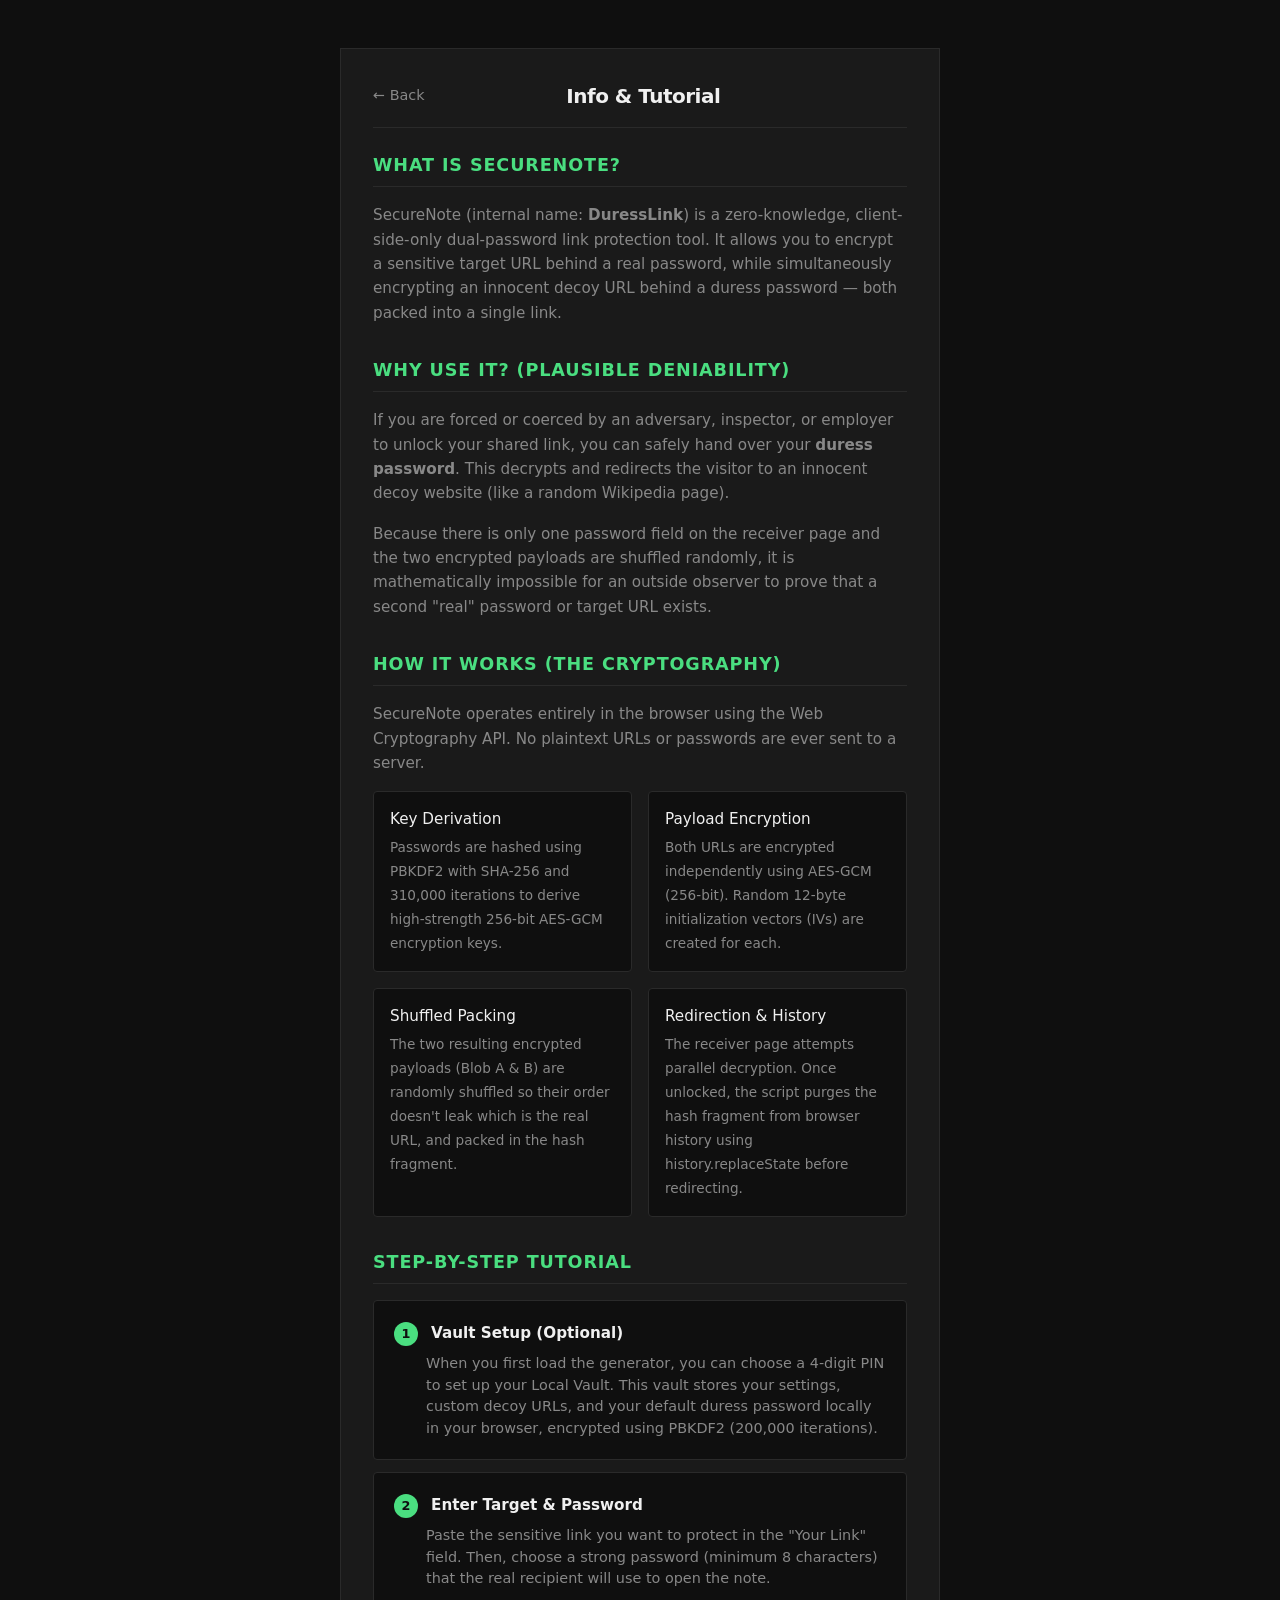
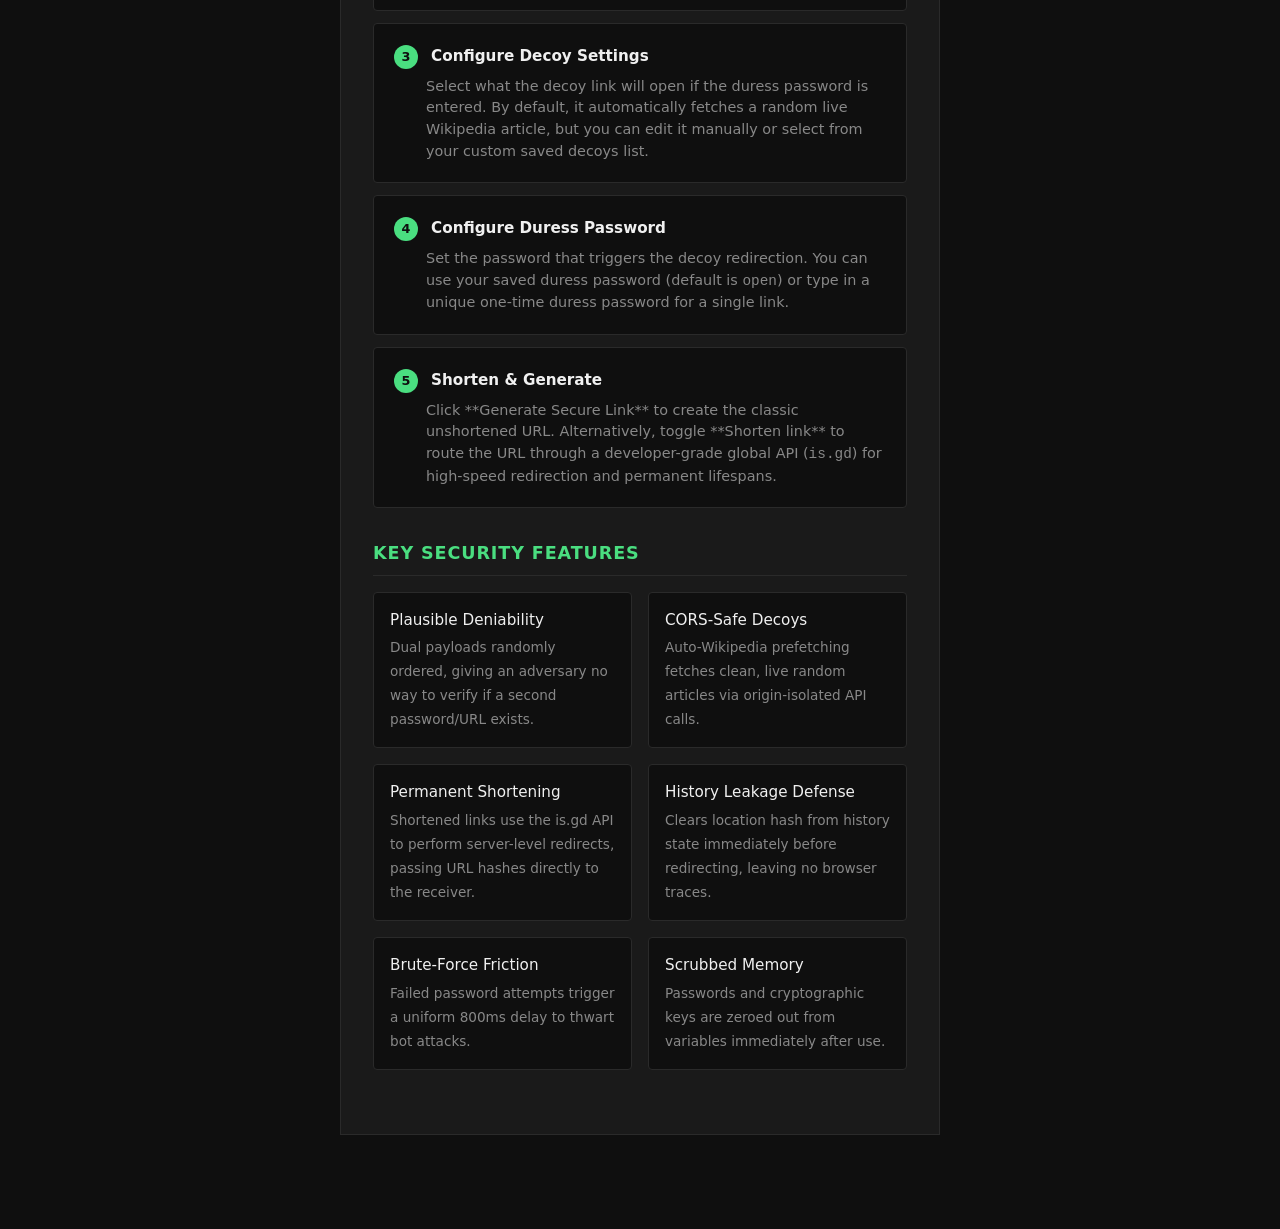
==== about/index.html @ e61309ec "Migrate shortening layer to is.gd, simplify receiver, and add premium About & Tutorial page" ====
<!DOCTYPE html>
<html lang="en">
<head>
  <meta charset="UTF-8">
  <meta name="viewport" content="width=device-width, initial-scale=1.0">
  <title>SecureNote — Info & Tutorial</title>
  <link rel="stylesheet" href="../styles/main.css">
  <style>
    /* Info-specific custom styling that complements main.css */
    .info-section {
      margin-bottom: 2rem;
    }
    .info-section h2 {
      font-size: 1.1rem;
      font-weight: 600;
      color: var(--color-accent);
      text-transform: uppercase;
      letter-spacing: 0.05em;
      border-bottom: 1px solid var(--color-border);
      padding-bottom: 0.5rem;
      margin-bottom: 1rem;
    }
    .info-section p {
      font-size: 0.95rem;
      color: var(--color-muted);
      line-height: 1.6;
      margin-bottom: 1rem;
    }
    .step-list {
      list-style: none;
      padding: 0;
      margin-bottom: 1.5rem;
    }
    .step-item {
      background-color: var(--color-bg);
      border: 1px solid var(--color-border);
      padding: 1.25rem;
      border-radius: 4px;
      margin-bottom: 0.75rem;
      position: relative;
    }
    .step-number {
      display: inline-block;
      background-color: var(--color-accent);
      color: var(--color-bg);
      font-weight: 600;
      width: 1.5rem;
      height: 1.5rem;
      border-radius: 50%;
      text-align: center;
      line-height: 1.5rem;
      font-size: 0.8rem;
      margin-right: 0.5rem;
    }
    .step-title {
      font-weight: 600;
      color: var(--color-text);
      font-size: 0.95rem;
      margin-bottom: 0.5rem;
      display: inline-block;
    }
    .step-desc {
      font-size: 0.9rem;
      color: var(--color-muted);
      line-height: 1.5;
      margin-left: 2rem;
    }
    .feature-grid {
      display: grid;
      grid-template-columns: 1fr 1fr;
      gap: 1rem;
    }
    .feature-card {
      background-color: var(--color-bg);
      border: 1px solid var(--color-border);
      padding: 1rem;
      border-radius: 4px;
    }
    .feature-title {
      color: var(--color-text);
      font-weight: 500;
      font-size: 0.95rem;
      margin-bottom: 0.25rem;
      display: block;
    }
    .feature-desc {
      font-size: 0.85rem;
      color: var(--color-muted);
      line-height: 1.4;
    }
    @media (max-width: 600px) {
      .feature-grid {
        grid-template-columns: 1fr;
      }
    }
  </style>
</head>
<body>
  <div class="app-container">
    <header>
      <a href="../" class="nav-btn">← Back</a>
      <h1>Info & Tutorial</h1>
      <div style="width: 45px;"></div> <!-- spacer -->
    </header>

    <main>
      <!-- Section: Overview -->
      <section class="info-section">
        <h2>What is SecureNote?</h2>
        <p>
          SecureNote (internal name: <strong>DuressLink</strong>) is a zero-knowledge, client-side-only dual-password link protection tool. It allows you to encrypt a sensitive target URL behind a real password, while simultaneously encrypting an innocent decoy URL behind a duress password — both packed into a single link.
        </p>
      </section>

      <!-- Section: Plausible Deniability -->
      <section class="info-section">
        <h2>Why Use It? (Plausible Deniability)</h2>
        <p>
          If you are forced or coerced by an adversary, inspector, or employer to unlock your shared link, you can safely hand over your <strong>duress password</strong>. This decrypts and redirects the visitor to an innocent decoy website (like a random Wikipedia page). 
        </p>
        <p>
          Because there is only one password field on the receiver page and the two encrypted payloads are shuffled randomly, it is mathematically impossible for an outside observer to prove that a second "real" password or target URL exists.
        </p>
      </section>

      <!-- Section: How It Works -->
      <section class="info-section">
        <h2>How It Works (The Cryptography)</h2>
        <p>
          SecureNote operates entirely in the browser using the Web Cryptography API. No plaintext URLs or passwords are ever sent to a server.
        </p>
        <div class="feature-grid" style="margin-bottom: 1.5rem;">
          <div class="feature-card">
            <span class="feature-title">Key Derivation</span>
            <span class="feature-desc">Passwords are hashed using PBKDF2 with SHA-256 and 310,000 iterations to derive high-strength 256-bit AES-GCM encryption keys.</span>
          </div>
          <div class="feature-card">
            <span class="feature-title">Payload Encryption</span>
            <span class="feature-desc">Both URLs are encrypted independently using AES-GCM (256-bit). Random 12-byte initialization vectors (IVs) are created for each.</span>
          </div>
          <div class="feature-card">
            <span class="feature-title">Shuffled Packing</span>
            <span class="feature-desc">The two resulting encrypted payloads (Blob A & B) are randomly shuffled so their order doesn't leak which is the real URL, and packed in the hash fragment.</span>
          </div>
          <div class="feature-card">
            <span class="feature-title">Redirection & History</span>
            <span class="feature-desc">The receiver page attempts parallel decryption. Once unlocked, the script purges the hash fragment from browser history using history.replaceState before redirecting.</span>
          </div>
        </div>
      </section>

      <!-- Section: Step-by-Step Tutorial -->
      <section class="info-section">
        <h2>Step-by-Step Tutorial</h2>
        <ul class="step-list">
          <li class="step-item">
            <span class="step-number">1</span>
            <span class="step-title">Vault Setup (Optional)</span>
            <div class="step-desc">
              When you first load the generator, you can choose a 4-digit PIN to set up your Local Vault. This vault stores your settings, custom decoy URLs, and your default duress password locally in your browser, encrypted using PBKDF2 (200,000 iterations).
            </div>
          </li>
          <li class="step-item">
            <span class="step-number">2</span>
            <span class="step-title">Enter Target & Password</span>
            <div class="step-desc">
              Paste the sensitive link you want to protect in the "Your Link" field. Then, choose a strong password (minimum 8 characters) that the real recipient will use to open the note.
            </div>
          </li>
          <li class="step-item">
            <span class="step-number">3</span>
            <span class="step-title">Configure Decoy Settings</span>
            <div class="step-desc">
              Select what the decoy link will open if the duress password is entered. By default, it automatically fetches a random live Wikipedia article, but you can edit it manually or select from your custom saved decoys list.
            </div>
          </li>
          <li class="step-item">
            <span class="step-number">4</span>
            <span class="step-title">Configure Duress Password</span>
            <div class="step-desc">
              Set the password that triggers the decoy redirection. You can use your saved duress password (default is <code>open</code>) or type in a unique one-time duress password for a single link.
            </div>
          </li>
          <li class="step-item">
            <span class="step-number">5</span>
            <span class="step-title">Shorten & Generate</span>
            <div class="step-desc">
              Click **Generate Secure Link** to create the classic unshortened URL. Alternatively, toggle **Shorten link** to route the URL through a developer-grade global API (<code>is.gd</code>) for high-speed redirection and permanent lifespans.
            </div>
          </li>
        </ul>
      </section>

      <!-- Section: Features List -->
      <section class="info-section">
        <h2>Key Security Features</h2>
        <div class="feature-grid">
          <div class="feature-card">
            <span class="feature-title">Plausible Deniability</span>
            <span class="feature-desc">Dual payloads randomly ordered, giving an adversary no way to verify if a second password/URL exists.</span>
          </div>
          <div class="feature-card">
            <span class="feature-title">CORS-Safe Decoys</span>
            <span class="feature-desc">Auto-Wikipedia prefetching fetches clean, live random articles via origin-isolated API calls.</span>
          </div>
          <div class="feature-card">
            <span class="feature-title">Permanent Shortening</span>
            <span class="feature-desc">Shortened links use the is.gd API to perform server-level redirects, passing URL hashes directly to the receiver.</span>
          </div>
          <div class="feature-card">
            <span class="feature-title">History Leakage Defense</span>
            <span class="feature-desc">Clears location hash from history state immediately before redirecting, leaving no browser traces.</span>
          </div>
          <div class="feature-card">
            <span class="feature-title">Brute-Force Friction</span>
            <span class="feature-desc">Failed password attempts trigger a uniform 800ms delay to thwart bot attacks.</span>
          </div>
          <div class="feature-card">
            <span class="feature-title">Scrubbed Memory</span>
            <span class="feature-desc">Passwords and cryptographic keys are zeroed out from variables immediately after use.</span>
          </div>
        </div>
      </section>
    </main>
  </div>
</body>
</html>
---- styles/main.css ----
:root {
  --color-bg: #0F0F0F;
  --color-surface: #1A1A1A;
  --color-border: #2A2A2A;
  --color-text: #F0F0F0;
  --color-muted: #888888;
  --color-accent: #4ADE80;
  --color-destructive: #EF4444;
  --color-error: #F87171;
  
  --font-sans: system-ui, -apple-system, BlinkMacSystemFont, "Segoe UI", Roboto, Helvetica, Arial, sans-serif;
  --font-mono: "JetBrains Mono", "Fira Code", Consolas, Monaco, monospace;
}

* {
  box-sizing: border-box;
  margin: 0;
  padding: 0;
}

body {
  background-color: var(--color-bg);
  color: var(--color-text);
  font-family: var(--font-sans);
  line-height: 1.5;
  min-height: 100vh;
  display: flex;
  flex-direction: column;
  align-items: center;
  padding: 1rem 1rem 4rem 1rem;
}

.app-container {
  width: 100%;
  max-width: 600px;
  margin: 2rem auto;
  background-color: var(--color-surface);
  border: 1px solid var(--color-border);
  padding: 2rem;
  box-sizing: border-box;
}

header {
  display: flex;
  justify-content: space-between;
  align-items: center;
  border-bottom: 1px solid var(--color-border);
  padding-bottom: 1rem;
  margin-bottom: 1.5rem;
}

header h1 {
  font-size: 1.25rem;
  font-weight: 600;
  letter-spacing: -0.025em;
}

header a.nav-btn, header button.nav-btn {
  background: none;
  border: none;
  color: var(--color-muted);
  cursor: pointer;
  font-size: 0.9rem;
  text-decoration: none;
  display: flex;
  align-items: center;
  gap: 0.25rem;
}

header a.nav-btn:hover, header button.nav-btn:hover {
  color: var(--color-accent);
}

.form-group {
  margin-bottom: 1.5rem;
}

.form-group label {
  display: block;
  font-size: 0.85rem;
  text-transform: uppercase;
  letter-spacing: 0.05em;
  color: var(--color-muted);
  margin-bottom: 0.5rem;
}

.input-wrapper {
  position: relative;
  display: flex;
  align-items: center;
}

.input-wrapper input[type="text"],
.input-wrapper input[type="password"],
.input-wrapper select,
textarea {
  width: 100%;
  background-color: var(--color-bg);
  border: 1px solid var(--color-border);
  color: var(--color-text);
  padding: 0.75rem 1rem;
  font-size: 1rem;
  font-family: var(--font-sans);
  outline: none;
  border-radius: 4px;
  transition: border-color 0.15s ease;
}

.input-wrapper input[type="password"].mono,
.input-wrapper input[type="text"].mono {
  font-family: var(--font-mono);
}

.input-wrapper input:focus,
.input-wrapper select:focus,
textarea:focus {
  border-color: var(--color-accent);
}

.input-wrapper select {
  appearance: none;
  cursor: pointer;
}

.input-wrapper .show-password-btn {
  position: absolute;
  right: 1rem;
  background: none;
  border: none;
  color: var(--color-muted);
  cursor: pointer;
  font-size: 0.8rem;
  font-family: var(--font-sans);
  text-transform: uppercase;
  letter-spacing: 0.05em;
  z-index: 10;
}

.input-wrapper .show-password-btn:hover {
  color: var(--color-text);
}

.error-message {
  color: var(--color-error);
  font-size: 0.8rem;
  margin-top: 0.25rem;
  display: none;
}

.section-divider {
  border-top: 1px solid var(--color-border);
  margin: 2rem 0 1.5rem 0;
  position: relative;
}

.section-title {
  font-size: 0.85rem;
  text-transform: uppercase;
  letter-spacing: 0.05em;
  color: var(--color-muted);
  background-color: var(--color-surface);
  padding-right: 0.75rem;
  position: absolute;
  top: -0.6rem;
}

.toggle-group {
  display: flex;
  justify-content: space-between;
  align-items: center;
  margin-bottom: 1rem;
}

.toggle-group .toggle-label {
  font-size: 0.95rem;
}

.switch {
  position: relative;
  display: inline-block;
  width: 44px;
  height: 24px;
}

.switch input {
  opacity: 0;
  width: 0;
  height: 0;
}

.slider {
  position: absolute;
  cursor: pointer;
  top: 0;
  left: 0;
  right: 0;
  bottom: 0;
  background-color: var(--color-border);
  transition: .2s;
  border-radius: 24px;
}

.slider:before {
  position: absolute;
  content: "";
  height: 16px;
  width: 16px;
  left: 4px;
  bottom: 4px;
  background-color: var(--color-text);
  transition: .2s;
  border-radius: 50%;
}

input:checked + .slider {
  background-color: var(--color-accent);
}

input:focus + .slider {
  box-shadow: 0 0 1px var(--color-accent);
}

input:checked + .slider:before {
  transform: translateX(20px);
}

.info-box {
  background-color: var(--color-bg);
  border: 1px solid var(--color-border);
  padding: 1rem;
  border-radius: 4px;
  margin-bottom: 1.5rem;
  display: flex;
  justify-content: space-between;
  align-items: center;
  gap: 1rem;
}

.info-box-content {
  flex: 1;
  font-size: 0.9rem;
  overflow: hidden;
  text-overflow: ellipsis;
}

.info-box-title {
  color: var(--color-text);
  font-weight: 500;
  display: block;
}

.info-box-subtitle {
  color: var(--color-muted);
  font-size: 0.8rem;
  display: block;
  margin-top: 0.25rem;
}

.info-box-actions {
  display: flex;
  gap: 0.5rem;
  flex-shrink: 0;
}

.btn {
  background-color: var(--color-bg);
  color: var(--color-text);
  border: 1px solid var(--color-border);
  padding: 0.6rem 1rem;
  font-size: 0.9rem;
  cursor: pointer;
  font-family: var(--font-sans);
  border-radius: 4px;
  display: inline-flex;
  align-items: center;
  justify-content: center;
  gap: 0.5rem;
  transition: all 0.15s ease;
}

.btn:hover:not(:disabled) {
  border-color: var(--color-accent);
  color: var(--color-accent);
}

.btn:disabled {
  opacity: 0.5;
  cursor: not-allowed;
}

.btn-primary {
  background-color: var(--color-accent);
  color: var(--color-bg);
  border: 1px solid var(--color-accent);
  font-weight: 600;
  width: 100%;
  padding: 0.8rem;
  font-size: 1rem;
}

.btn-primary:hover:not(:disabled) {
  background-color: #3bcf71;
  border-color: #3bcf71;
  color: var(--color-bg);
}

.btn-destructive {
  border-color: var(--color-destructive);
  color: var(--color-destructive);
}

.btn-destructive:hover:not(:disabled) {
  background-color: var(--color-destructive);
  color: var(--color-bg);
  border-color: var(--color-destructive);
}

.btn-small {
  padding: 0.25rem 0.5rem;
  font-size: 0.8rem;
}

.modal-overlay {
  position: fixed;
  top: 0;
  left: 0;
  right: 0;
  bottom: 0;
  background-color: rgba(0, 0, 0, 0.85);
  display: flex;
  align-items: center;
  justify-content: center;
  padding: 1rem;
  z-index: 1000;
  opacity: 0;
  pointer-events: none;
  transition: opacity 0.2s ease;
}

.modal-overlay.active {
  opacity: 1;
  pointer-events: auto;
}

.modal-content {
  background-color: var(--color-surface);
  border: 1px solid var(--color-border);
  padding: 2rem;
  width: 100%;
  max-width: 440px;
  border-radius: 4px;
  position: relative;
}

.modal-title {
  font-size: 1.1rem;
  font-weight: 600;
  margin-bottom: 1rem;
  text-align: center;
}

.modal-body {
  font-size: 0.9rem;
  color: var(--color-muted);
  margin-bottom: 1.5rem;
  text-align: center;
}

.pin-inputs {
  display: flex;
  justify-content: center;
  gap: 0.75rem;
  margin: 1.5rem 0;
}

.pin-input {
  width: 3rem;
  height: 3rem;
  font-size: 1.5rem;
  text-align: center;
  background-color: var(--color-bg);
  border: 1px solid var(--color-border);
  color: var(--color-text);
  border-radius: 4px;
  font-family: var(--font-mono);
  outline: none;
}

.pin-input:focus {
  border-color: var(--color-accent);
}

.modal-actions {
  display: flex;
  gap: 1rem;
  justify-content: center;
}

.inline-form {
  background-color: var(--color-bg);
  border: 1px solid var(--color-border);
  padding: 1.25rem;
  border-radius: 4px;
  margin-bottom: 1.5rem;
}

.inline-form h3 {
  font-size: 0.9rem;
  text-transform: uppercase;
  letter-spacing: 0.05em;
  color: var(--color-muted);
  margin-bottom: 1rem;
}

.inline-form-actions {
  display: flex;
  gap: 0.5rem;
  margin-top: 1rem;
}

.output-area {
  margin-top: 1.5rem;
  background-color: var(--color-bg);
  border: 1px solid var(--color-accent);
  padding: 1.25rem;
  border-radius: 4px;
  word-break: break-all;
  font-family: var(--font-mono);
  font-size: 0.9rem;
  color: var(--color-accent);
  text-align: center;
  box-shadow: 0 0 10px rgba(74, 222, 128, 0.15);
  animation: pulse-glow 3s infinite ease-in-out;
}

@keyframes pulse-glow {
  0% {
    box-shadow: 0 0 8px rgba(74, 222, 128, 0.1);
  }
  50% {
    box-shadow: 0 0 20px rgba(74, 222, 128, 0.35);
  }
  100% {
    box-shadow: 0 0 8px rgba(74, 222, 128, 0.1);
  }
}

@media (prefers-reduced-motion: reduce) {
  .output-area {
    animation: none;
    box-shadow: 0 0 10px rgba(74, 222, 128, 0.2);
  }
}

.output-actions {
  display: flex;
  gap: 1rem;
  margin-top: 1rem;
}

.output-actions .btn {
  flex: 1;
}

#toast-container {
  position: fixed;
  bottom: 2rem;
  left: 50%;
  transform: translateX(-50%);
  display: flex;
  flex-direction: column;
  gap: 0.5rem;
  z-index: 10000;
  pointer-events: none;
}

.toast {
  background-color: var(--color-surface);
  color: var(--color-text);
  border: 1px solid var(--color-border);
  padding: 0.75rem 1.5rem;
  font-size: 0.9rem;
  border-radius: 4px;
  pointer-events: auto;
  opacity: 0;
  transform: translateY(10px);
  transition: opacity 0.3s ease, transform 0.3s ease;
  min-width: 280px;
  max-width: 90vw;
  text-align: center;
  box-shadow: 0 4px 12px rgba(0,0,0,0.5);
}

.toast.visible {
  opacity: 1;
  transform: translateY(0);
}

.toast-success {
  border-left: 4px solid var(--color-accent);
}

.toast-error {
  border-left: 4px solid var(--color-destructive);
  color: var(--color-error);
}

.toast-info {
  border-left: 4px solid var(--color-muted);
}

.spinner {
  display: inline-block;
  width: 1.25rem;
  height: 1.25rem;
  border: 2px solid rgba(15, 15, 15, 0.3);
  border-radius: 50%;
  border-top-color: var(--color-bg);
  animation: spin 0.8s linear infinite;
  vertical-align: middle;
}

.btn-primary .spinner {
  border-top-color: var(--color-bg);
  border-left-color: var(--color-bg);
}

@keyframes spin {
  to { transform: rotate(360deg); }
}

.decoy-list {
  display: flex;
  flex-direction: column;
  gap: 0.75rem;
  margin-bottom: 1.5rem;
}

.decoy-item {
  background-color: var(--color-bg);
  border: 1px solid var(--color-border);
  padding: 0.75rem 1rem;
  display: flex;
  justify-content: space-between;
  align-items: center;
  border-radius: 4px;
}

.decoy-item-info {
  flex: 1;
  min-width: 0;
  margin-right: 1rem;
}

.decoy-item-label {
  font-weight: 500;
  display: block;
  font-size: 0.9rem;
  overflow: hidden;
  text-overflow: ellipsis;
  white-space: nowrap;
}

.decoy-item-details {
  font-size: 0.75rem;
  color: var(--color-muted);
  overflow: hidden;
  text-overflow: ellipsis;
  white-space: nowrap;
  display: block;
}

.decoy-item-action {
  flex-shrink: 0;
}

@media (max-width: 500px) {
  body {
    padding: 0.5rem 0.5rem 4rem 0.5rem;
  }
  .app-container {
    padding: 1.25rem;
    margin: 1rem 0;
  }
  .info-box {
    flex-direction: column;
    align-items: stretch;
  }
  .info-box-actions {
    justify-content: flex-end;
    margin-top: 0.5rem;
  }
}
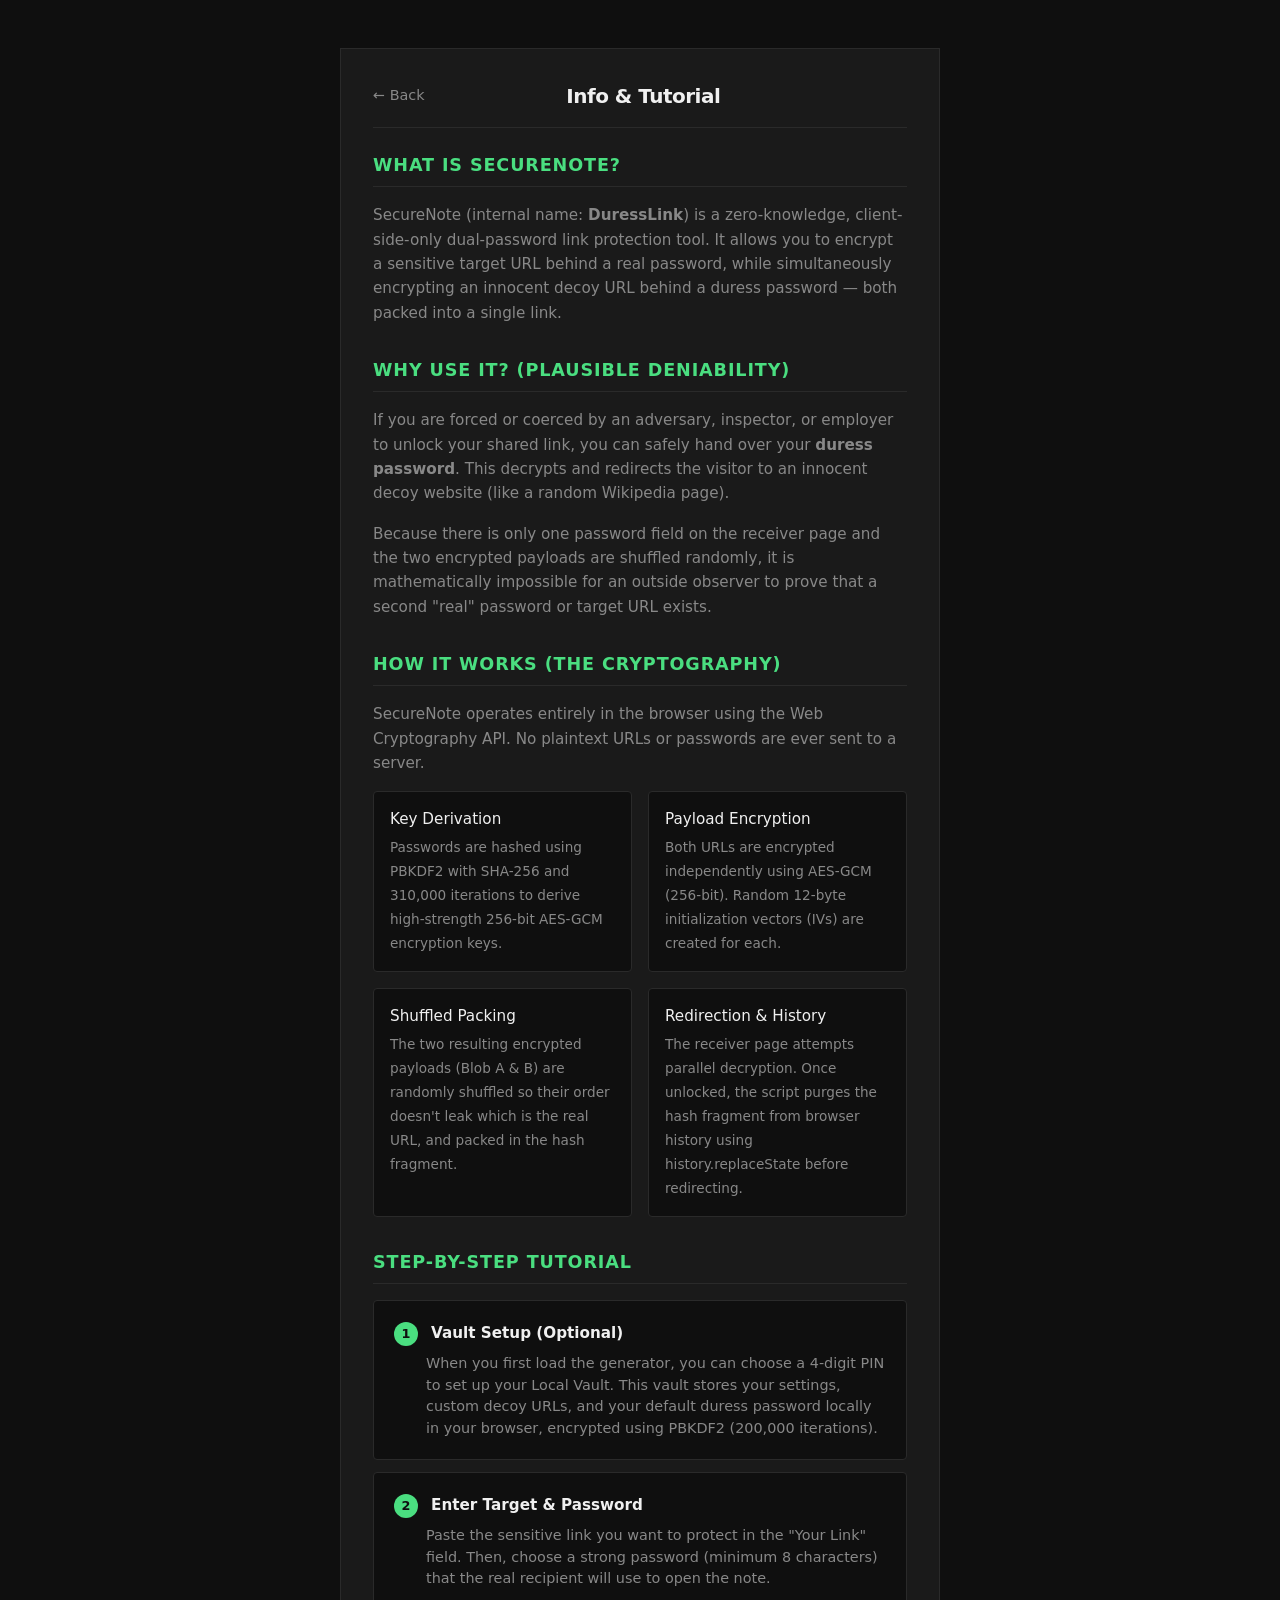
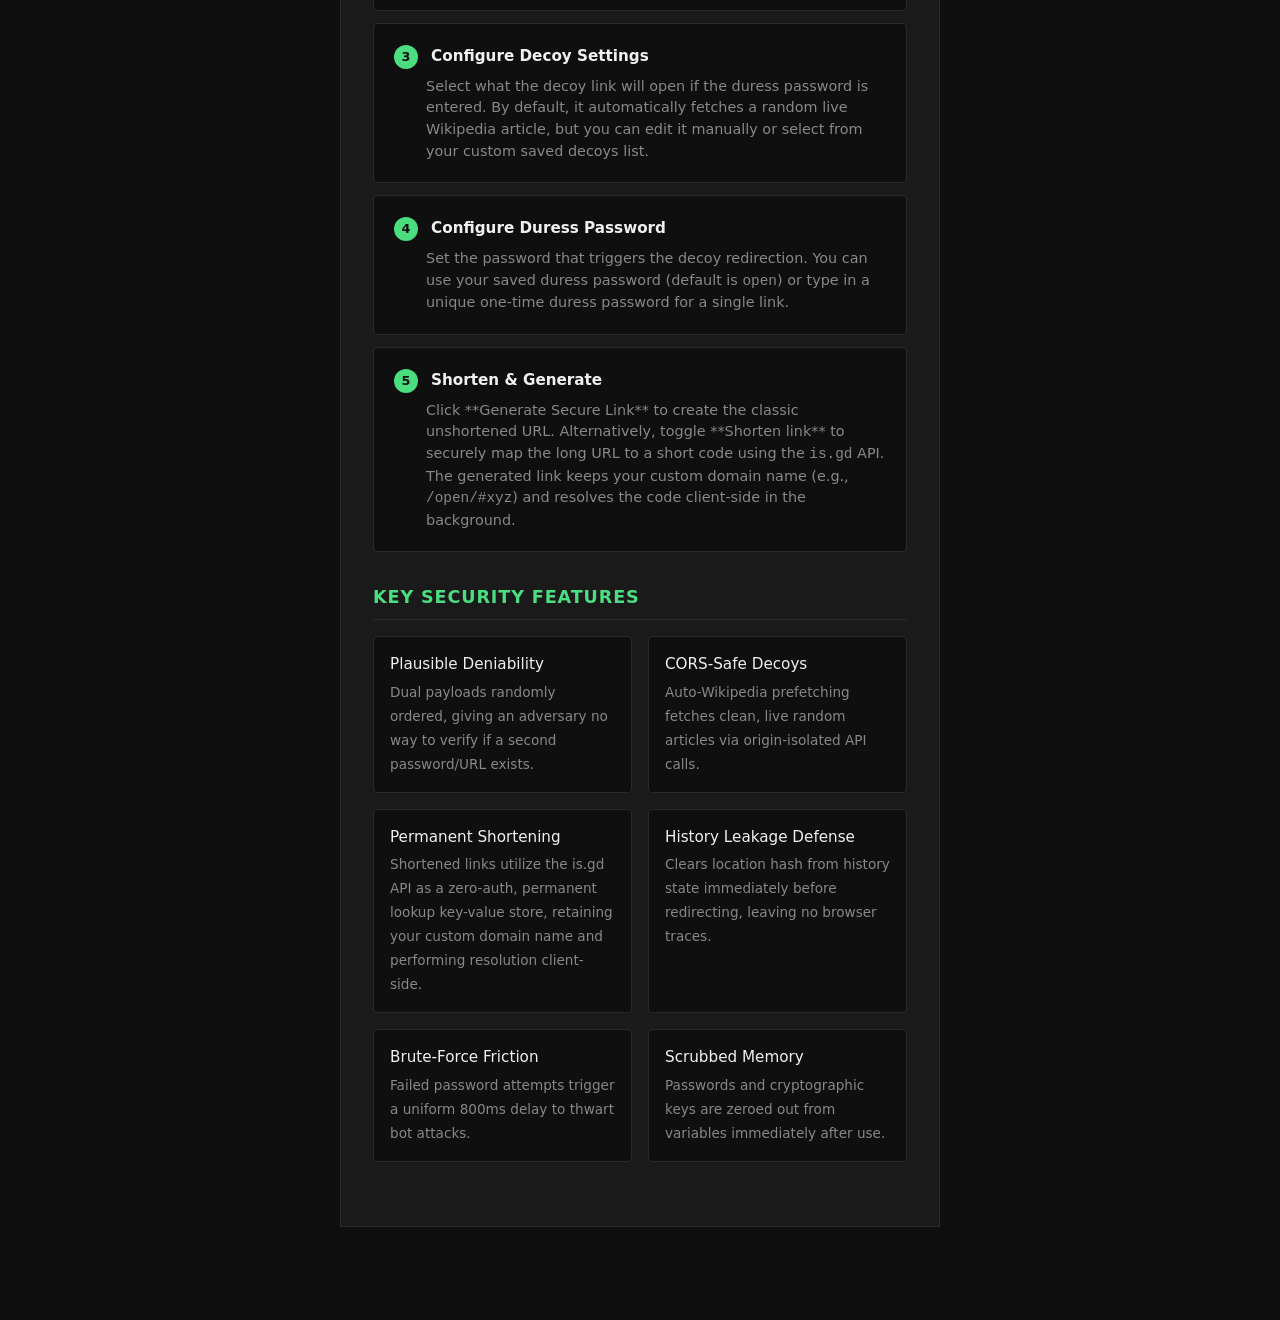
==== commit 64a7fa56: "Implement custom-domain link shortening using is.gd background resolver" ====
--- a/about/index.html
+++ b/about/index.html
@@ -185,7 +185,7 @@
             <span class="step-number">5</span>
             <span class="step-title">Shorten & Generate</span>
             <div class="step-desc">
-              Click **Generate Secure Link** to create the classic unshortened URL. Alternatively, toggle **Shorten link** to route the URL through a developer-grade global API (<code>is.gd</code>) for high-speed redirection and permanent lifespans.
+              Click **Generate Secure Link** to create the classic unshortened URL. Alternatively, toggle **Shorten link** to securely map the long URL to a short code using the <code>is.gd</code> API. The generated link keeps your custom domain name (e.g., <code>/open/#xyz</code>) and resolves the code client-side in the background.
             </div>
           </li>
         </ul>
@@ -205,7 +205,7 @@
           </div>
           <div class="feature-card">
             <span class="feature-title">Permanent Shortening</span>
-            <span class="feature-desc">Shortened links use the is.gd API to perform server-level redirects, passing URL hashes directly to the receiver.</span>
+            <span class="feature-desc">Shortened links utilize the is.gd API as a zero-auth, permanent lookup key-value store, retaining your custom domain name and performing resolution client-side.</span>
           </div>
           <div class="feature-card">
             <span class="feature-title">History Leakage Defense</span>
